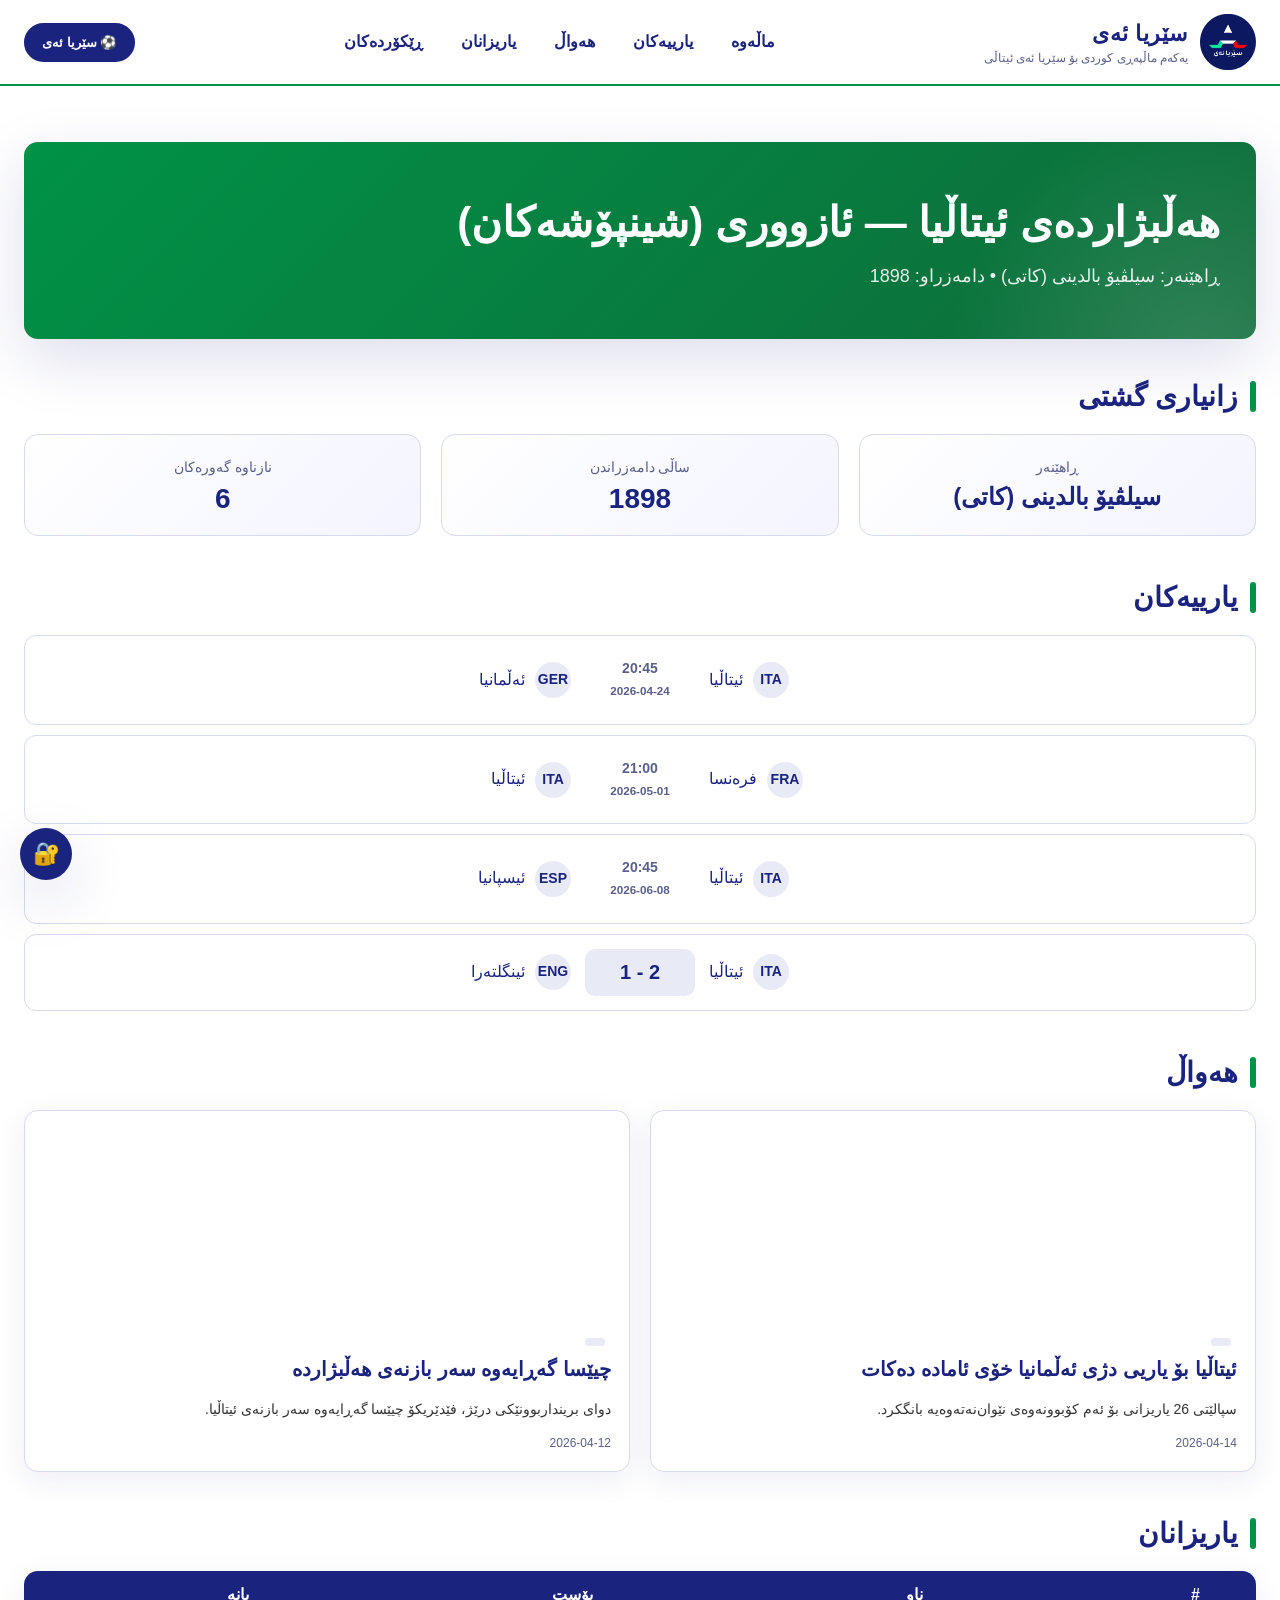
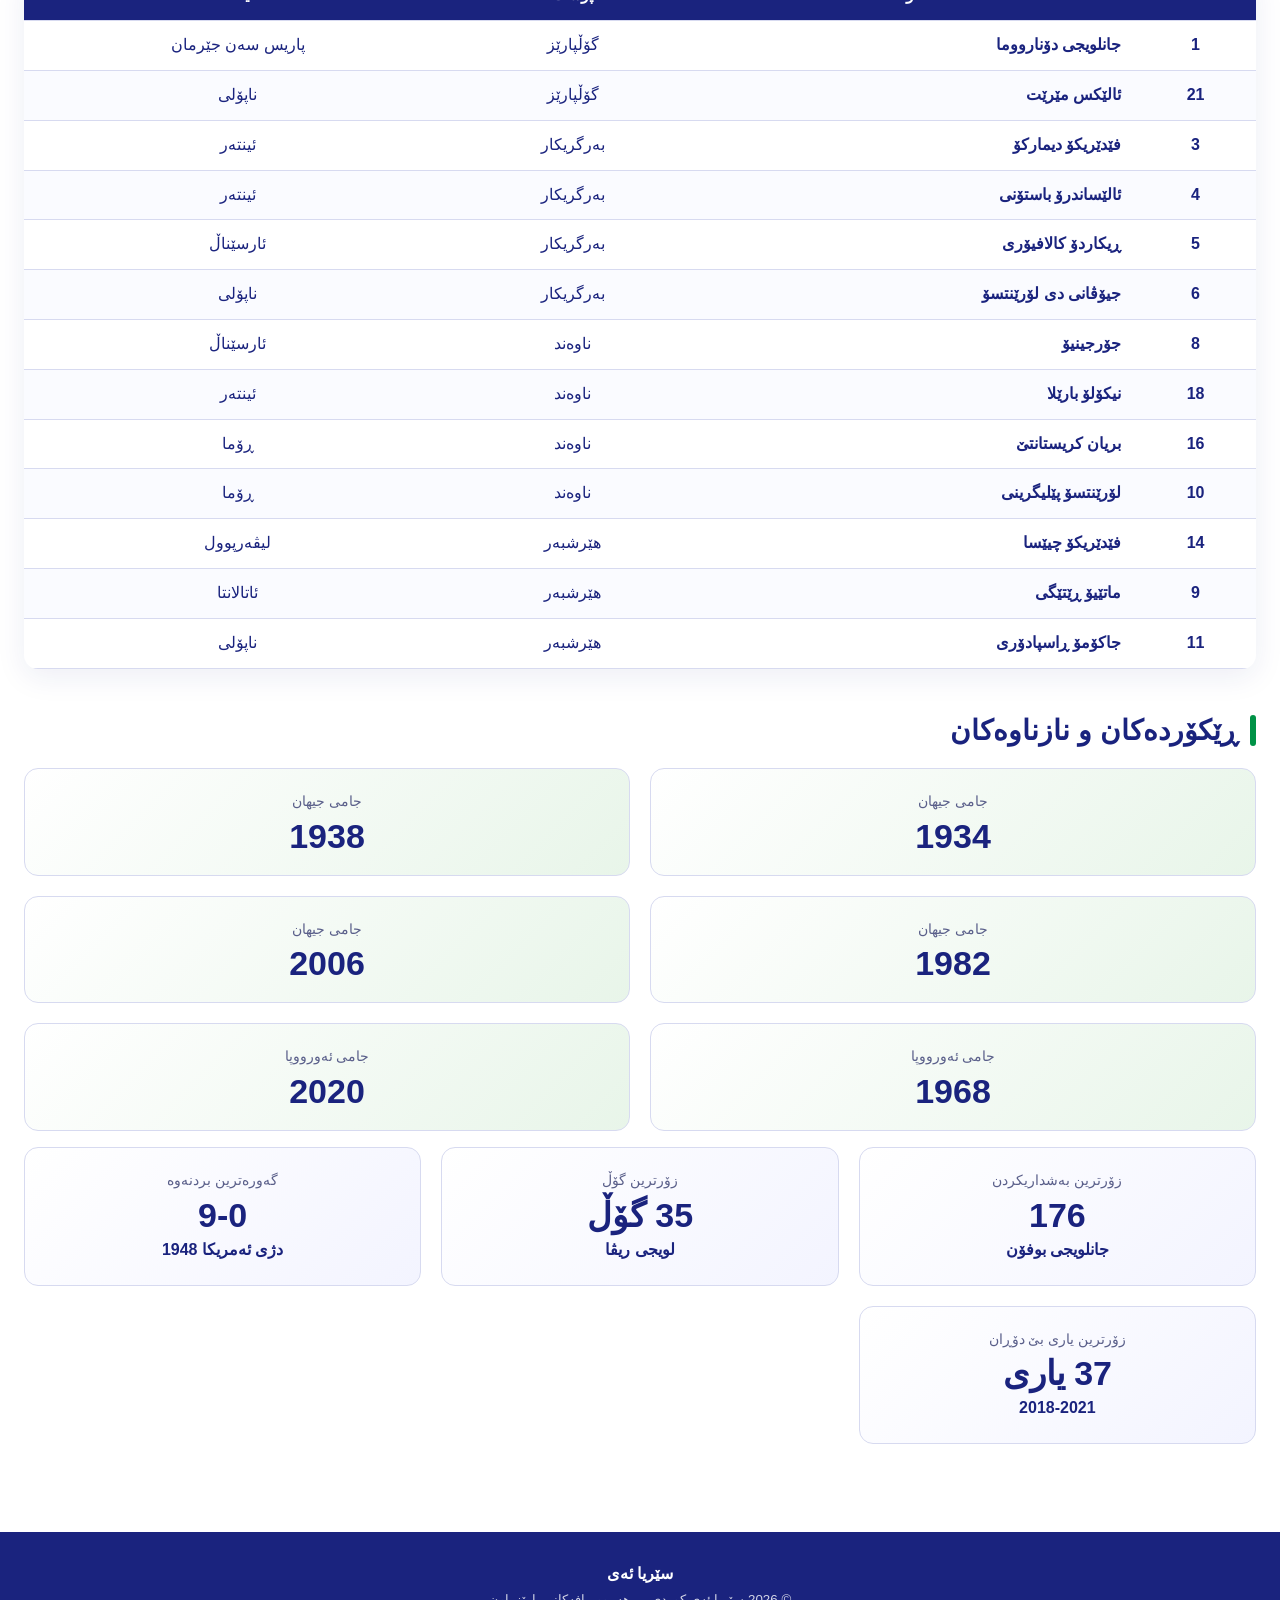
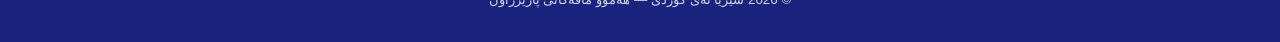
==== national.html @ e67c46a1 "Add files via upload" ====
<!doctype html>
<html lang="ckb" dir="rtl">

<head>
  <meta charset="utf-8">
  <meta name="viewport" content="width=device-width,initial-scale=1">
  <title>هەڵبژاردەی ئیتاڵیا — ئازووری</title>
  <link rel="icon" href="assets/img/seriaa.jpeg">
  <link rel="stylesheet" href="assets/style.css">
</head>

<body>
  <main class="container">
    <section class="hero" id="home">
      <h1 id="nt-name"></h1>
      <p id="nt-tag"></p>
    </section>

    <div class="section-title">
      <h2>زانیاری گشتی</h2>
    </div>
    <div class="grid cols-3" id="nt-info"></div>

    <div class="section-title" id="fixtures" style="margin-top:40px">
      <h2>یارییەکان</h2>
    </div>
    <div id="nt-fixtures" style="display:grid;gap:10px"></div>

    <div class="section-title" id="news" style="margin-top:40px">
      <h2>هەواڵ</h2>
    </div>
    <div class="grid cols-2" id="nt-news"></div>

    <div class="section-title" id="squad" style="margin-top:40px">
      <h2>یاریزانان</h2>
    </div>
    <div id="nt-squad"></div>

    <div class="section-title" id="records" style="margin-top:40px">
      <h2>ڕێکۆردەکان و نازناوەکان</h2>
    </div>
    <div class="grid cols-2" id="nt-trophies" style="margin-bottom:16px"></div>
    <div class="grid cols-3" id="nt-records"></div>
  </main>

  <script src="assets/firebase-config.js"></script>
  <script src="assets/data.js"></script>
  <script src="assets/script.js"></script>
  <script src="assets/admin.js"></script>
  <script>
    localStorage.setItem("sa_mode", "national");
    SAApp.init("home").then(() => {
    const admin = window.SA_isAdmin;
    const N = window.SA.national;
    document.getElementById("nt-name").textContent = N.name + " — " + N.nickname;
    document.getElementById("nt-tag").textContent = `ڕاهێنەر: ${N.coach} • دامەزراو: ${N.founded}`;

    document.getElementById("nt-info").innerHTML = `
  <div class="record"><div class="label">ڕاهێنەر</div><div class="value" style="font-size:24px">${N.coach}</div></div>
  <div class="record"><div class="label">ساڵی دامەزراندن</div><div class="value" style="font-size:28px">${N.founded}</div></div>
  <div class="record"><div class="label">نازناوە گەورەکان</div><div class="value" style="font-size:28px">${N.championships.length}</div></div>
`;

    document.getElementById("nt-fixtures").innerHTML = N.fixtures.map(m => {
      const hasScore = m.score && m.status === "finished";
      return `<div class="fixture" data-mid="${m.id}">
    <div class="team home"><span>${m.home}</span><span class="crest">${m.homeCode || (m.home || '').slice(0, 3)}</span></div>
    <div class="score ${hasScore ? '' : 'upcoming'}">${hasScore ? `${m.score[0]} - ${m.score[1]}` : `${m.time}<br><small>${m.date}</small>`}</div>
    <div class="team away"><span class="crest">${m.awayCode || (m.away || '').slice(0, 3)}</span><span>${m.away}</span></div>
    ${admin ? SAAdmin.itemButtons("ntFixture", { id: m.id }) : ""}
  </div>`;
    }).join("") + (admin ? `<div>${SAAdmin.addButton("ntFixture")}</div>` : "");
    // Wire national fixtures to modal
    document.querySelectorAll("#nt-fixtures .fixture").forEach(el => {
      el.addEventListener("click", () => {
        const m = N.fixtures.find(x => x.id === el.dataset.mid);
        if (m) SAApp.openFixtureModal({ ...m, home: m.home, away: m.away, comp: m.comp });
      });
    });

    document.getElementById("nt-news").innerHTML = N.news.map(n => SAApp.newsCard(n, { national: true })).join("")
      + (admin ? `<div style="margin-top:10px">${SAAdmin.addButton("ntNews")}</div>` : "");
    SAApp.wireNews();

    document.getElementById("nt-squad").innerHTML = `
  <div class="table-wrap"><table class="table">
    <thead><tr><th>#</th><th>ناو</th><th>پۆست</th><th>یانە</th>${admin ? "<th></th>" : ""}</tr></thead>
    <tbody>${N.squad.map((p, i) => `<tr><td class="pos">${p.no}</td><td class="team-cell">${p.name}</td><td>${p.pos}</td><td>${p.club}</td>${admin ? `<td>${SAAdmin.itemButtons("ntSquad", { index: i })}</td>` : ""}</tr>`).join("")}</tbody>
  </table></div>${admin ? `<div style="margin-top:10px">${SAAdmin.addButton("ntSquad")}</div>` : ""}`;

    document.getElementById("nt-trophies").innerHTML = N.championships.map((t, i) => `
  <div class="record" style="background:linear-gradient(135deg,#fff,#e8f5e9)">
    <div class="label">${t.title}</div><div class="value">${t.year}</div>
    ${admin ? `<div style="margin-top:8px">${SAAdmin.itemButtons("ntTrophy", { index: i })}</div>` : ""}
  </div>`).join("")
      + (admin ? `<div class="record" style="display:grid;place-items:center">${SAAdmin.addButton("ntTrophy")}</div>` : "");

    document.getElementById("nt-records").innerHTML = N.records.map((r, i) => `
  <div class="record"><div class="label">${r.label}</div><div class="value">${r.value}</div><div class="name">${r.name}</div>
  ${admin ? `<div style="margin-top:10px">${SAAdmin.itemButtons("ntRecord", { index: i })}</div>` : ""}</div>`).join("")
      + (admin ? `<div class="record" style="display:grid;place-items:center">${SAAdmin.addButton("ntRecord")}</div>` : "");
    });
  </script>
</body>

</html>
---- assets/style.css ----
/* ============ Seria Ay - Kurdish Serie A site ============ */
@font-face {
  font-family: 'IRBL';
  src: url('fonts/ir_bl.ttf') format('truetype');
  font-weight: 100 900;
  font-display: swap;
}

/* Kept available for the logo/headline if needed via class */
@font-face {
  font-family: 'Aria';
  src: url('fonts/Aria-ExtraBold.otf') format('opentype');
  font-weight: 100 900;
  font-display: swap;
}

:root{
  --ink:#1a237e;
  --ink-2:#2a348f;
  --ink-soft:#e8eaf6;
  --bg:#ffffff;
  --muted:#5a5f8a;
  --line:#d7daf0;
  --accent:#1a237e;
  --radius:14px;
  --shadow:0 8px 30px rgba(26,35,126,.08);
  --shadow-lg:0 20px 60px rgba(26,35,126,.15);
}

*{box-sizing:border-box}
html,body{margin:0;padding:0}
html{scroll-behavior:smooth}
body{
  font-family:'IRBL','Aria','Noto Naskh Arabic','Noto Kufi Arabic','Segoe UI',Tahoma,sans-serif;
  background:var(--bg);
  color:var(--ink);
  direction:rtl;
  text-align:right;
  min-height:100vh;
  line-height:1.55;
}
a{color:var(--ink);text-decoration:none}
img{max-width:100%;display:block}
button{font-family:inherit}

/* ---------- Header / Nav ---------- */
.topbar{
  position:sticky;top:0;z-index:50;
  background:rgba(255,255,255,.92);
  backdrop-filter:saturate(1.2) blur(10px);
  border-bottom:2px solid var(--ink);
}
.nav{
  max-width:1280px;margin:0 auto;
  display:flex;align-items:center;justify-content:space-between;
  gap:16px;padding:14px 24px;
}
.brand{display:flex;align-items:center;gap:12px}
.brand img{height:56px;width:56px;border-radius:12px;background:#000}
.brand .title{font-size:22px;font-weight:800;letter-spacing:.5px}
.brand .sub{font-size:12px;color:var(--muted);margin-top:-2px}

.menu{display:flex;gap:6px;flex-wrap:wrap}
.menu a{
  padding:10px 14px;border-radius:10px;font-weight:700;
  transition:all .2s;
  border:2px solid transparent;
}
.menu a:hover{background:var(--ink-soft)}
.menu a.active{background:var(--ink);color:#fff}
.nat-toggle{
  padding:10px 16px;border-radius:999px;border:2px solid var(--ink);
  background:#fff;color:var(--ink);font-weight:800;cursor:pointer;
  transition:all .2s;
}
.nat-toggle:hover{background:var(--ink);color:#fff}
body.national-mode .nat-toggle{background:var(--ink);color:#fff}
body.national-mode .menu a.active{background:#009246;border-color:#009246}

/* ---------- Layout ---------- */
.container{max-width:1280px;margin:0 auto;padding:28px 24px}
.hero{
  background:linear-gradient(135deg,var(--ink) 0%,#3949ab 100%);
  color:#fff;border-radius:var(--radius);
  padding:48px 36px;margin:28px 0;
  box-shadow:var(--shadow-lg);
  position:relative;overflow:hidden;
}
.hero::before{
  content:"";position:absolute;inset:-40% -20% auto auto;width:600px;height:600px;
  background:radial-gradient(circle,rgba(255,255,255,.15),transparent 60%);
}
.hero h1{font-size:42px;margin:0 0 8px;font-weight:900}
.hero p{margin:0;opacity:.9;font-size:18px}

.grid{display:grid;gap:20px}
.grid.cols-2{grid-template-columns:repeat(2,1fr)}
.grid.cols-3{grid-template-columns:repeat(3,1fr)}
.grid.cols-4{grid-template-columns:repeat(4,1fr)}
@media (max-width:900px){
  .grid.cols-2,.grid.cols-3,.grid.cols-4{grid-template-columns:1fr}
}

.section-title{
  display:flex;align-items:center;justify-content:space-between;
  margin:36px 0 16px;
}
.section-title h2{font-size:28px;font-weight:900;margin:0;position:relative;padding-right:18px}
.section-title h2::before{
  content:"";position:absolute;right:0;top:6px;bottom:6px;width:6px;border-radius:4px;background:var(--ink);
}
.btn{
  display:inline-block;padding:10px 18px;border-radius:10px;
  background:var(--ink);color:#fff;font-weight:800;border:none;cursor:pointer;
  transition:transform .15s, box-shadow .15s;
}
.btn:hover{transform:translateY(-2px);box-shadow:var(--shadow)}
.btn.ghost{background:#fff;color:var(--ink);border:2px solid var(--ink)}

/* ---------- Cards ---------- */
.card{
  background:#fff;border:1px solid var(--line);border-radius:var(--radius);
  padding:18px;box-shadow:var(--shadow);transition:transform .2s, box-shadow .2s;
}
.card:hover{transform:translateY(-3px);box-shadow:var(--shadow-lg)}
.card h3{margin:0 0 6px;font-size:18px}
.card .meta{color:var(--muted);font-size:13px}

/* News cards */
.news-card{overflow:hidden;padding:0;cursor:pointer}
.news-card .img{
  height:200px;background:linear-gradient(135deg,#1a237e,#3949ab);
  background-size:cover;background-position:center;
}
.news-card .body{padding:18px}
.news-card h3{font-size:20px;margin:0 0 8px}
.news-card .excerpt{color:#333;font-size:14px}
.news-card .date{color:var(--muted);font-size:12px;margin-top:10px}

/* Fixture */
.fixture{
  display:grid;grid-template-columns:1fr auto 1fr;align-items:center;gap:14px;
  padding:14px 18px;background:#fff;border:1px solid var(--line);border-radius:12px;
  cursor:pointer;transition:all .2s;
}
.fixture:hover{border-color:var(--ink);box-shadow:var(--shadow)}
.fixture .team{display:flex;align-items:center;gap:10px}
.fixture .team.home{justify-content:flex-start;flex-direction:row-reverse}
.fixture .team.away{justify-content:flex-start}
.fixture .crest{
  width:36px;height:36px;border-radius:50%;background:var(--ink-soft);
  display:grid;place-items:center;font-weight:900;color:var(--ink);font-size:14px;
}
.fixture .score{
  min-width:110px;text-align:center;font-weight:900;font-size:20px;
  background:var(--ink-soft);padding:8px 12px;border-radius:10px;
}
.fixture .score.upcoming{background:transparent;color:var(--muted);font-size:14px;font-weight:700}

/* Week group */
.week{margin-bottom:28px}
.week-header{
  background:var(--ink);color:#fff;padding:12px 18px;border-radius:12px 12px 0 0;
  font-weight:800;display:flex;justify-content:space-between;align-items:center;
}
.week-body{border:1px solid var(--line);border-top:none;border-radius:0 0 12px 12px;padding:14px;display:grid;gap:10px;background:#fafbff}

/* Table */
.table{width:100%;border-collapse:collapse;background:#fff;border-radius:var(--radius);overflow:hidden;box-shadow:var(--shadow)}
.table th,.table td{padding:12px 14px;text-align:center;border-bottom:1px solid var(--line)}
.table th{background:var(--ink);color:#fff;font-weight:800}
.table tr:nth-child(even) td{background:#fafbff}
.table tr:hover td{background:var(--ink-soft)}
.table .team-cell{text-align:right;font-weight:700}
.table td.pos{font-weight:900;color:var(--ink)}

/* Records grid */
.record{
  background:linear-gradient(135deg,#fff,#f3f4ff);
  border:1px solid var(--line);border-radius:var(--radius);padding:22px;text-align:center;
  transition:transform .2s;
}
.record:hover{transform:translateY(-4px)}
.record .label{color:var(--muted);font-size:14px;margin-bottom:6px}
.record .value{font-size:34px;font-weight:900;color:var(--ink);line-height:1}
.record .name{font-weight:700;margin-top:6px}

/* Scorer list */
.scorer{display:flex;align-items:center;gap:14px;padding:12px 14px;background:#fff;border:1px solid var(--line);border-radius:12px;margin-bottom:10px}
.scorer .rank{
  width:36px;height:36px;border-radius:50%;display:grid;place-items:center;
  background:var(--ink);color:#fff;font-weight:900;
}
.scorer .rank.one{background:#f5b301;color:#000}
.scorer .rank.two{background:#c0c0c0;color:#000}
.scorer .rank.three{background:#cd7f32}
.scorer .info{flex:1}
.scorer .goals{font-weight:900;color:var(--ink);font-size:20px}

/* Modal */
.modal-back{
  position:fixed;inset:0;background:rgba(10,14,50,.5);
  display:none;align-items:center;justify-content:center;z-index:100;padding:20px;
}
.modal-back.show{display:flex}
.modal{
  background:#fff;border-radius:var(--radius);max-width:720px;width:100%;
  max-height:86vh;overflow:auto;box-shadow:var(--shadow-lg);
  animation:pop .2s ease;
}
@keyframes pop{from{transform:scale(.96);opacity:0}to{transform:scale(1);opacity:1}}
.modal-head{padding:22px;background:var(--ink);color:#fff;display:flex;justify-content:space-between;align-items:center;border-radius:14px 14px 0 0}
.modal-head h3{margin:0}
.modal-close{background:transparent;border:none;color:#fff;font-size:26px;cursor:pointer}
.modal-body{padding:22px}
.lineup{display:grid;grid-template-columns:1fr 1fr;gap:20px;margin-top:14px}
.lineup h4{margin:0 0 8px;color:var(--ink)}
.lineup ul{margin:0;padding:0;list-style:none}
.lineup li{padding:6px 10px;background:var(--ink-soft);border-radius:6px;margin-bottom:4px;font-size:14px}

/* Season switcher */
.season-switch{display:flex;gap:8px;flex-wrap:wrap;margin-bottom:20px}
.season-switch button{
  padding:10px 18px;border-radius:10px;border:2px solid var(--line);background:#fff;color:var(--ink);
  font-weight:800;cursor:pointer;transition:all .2s;
}
.season-switch button.active{background:var(--ink);color:#fff;border-color:var(--ink)}

/* Chips */
.chip{display:inline-block;padding:4px 10px;border-radius:999px;background:var(--ink-soft);color:var(--ink);font-size:12px;font-weight:700;margin-inline-start:6px}

/* National mode overrides: use Italian tricolor accent */
body.national-mode{background:#fff}
body.national-mode .topbar{border-bottom-color:#009246}
body.national-mode .menu a.active{background:linear-gradient(90deg,#009246 0 33%,#fff 33% 66%,#ce2b37 66% 100%);color:#000;text-shadow:0 0 2px #fff}
body.national-mode .hero{background:linear-gradient(135deg,#009246 0%,#0e6b3a 100%)}
body.national-mode .section-title h2::before{background:#009246}
body.national-mode .btn{background:#009246}

/* Admin */
#admin-panel{
  position:fixed;bottom:20px;left:20px;z-index:80;background:#fff;border:2px solid var(--ink);
  border-radius:12px;padding:12px;box-shadow:var(--shadow-lg);max-width:340px;font-size:13px;display:none;
}
#admin-panel.open{display:block}
#admin-panel textarea{width:100%;height:120px;font-family:monospace;font-size:12px;direction:ltr;text-align:left}
.admin-fab{
  position:fixed;bottom:20px;left:20px;z-index:79;width:52px;height:52px;border-radius:50%;
  background:var(--ink);color:#fff;border:none;font-size:22px;cursor:pointer;box-shadow:var(--shadow-lg);
}

/* Footer */
footer{margin-top:60px;padding:30px 24px;background:var(--ink);color:#fff;text-align:center}
footer small{opacity:.8}

/* ---------- Mobile navigation ---------- */
.nav-burger{
  display:none;background:transparent;border:2px solid var(--ink);color:var(--ink);
  font-size:22px;width:44px;height:44px;border-radius:10px;cursor:pointer;font-weight:900;
}
.nat-toggle-mobile{display:none}

/* ============ MOBILE RESPONSIVE ============ */
@media (max-width:820px){
  .nav{padding:10px 14px;gap:10px;flex-wrap:wrap}
  .brand img{height:42px;width:42px;border-radius:10px}
  .brand .title{font-size:16px}
  .brand .sub{font-size:10px}

  .nav-burger{display:inline-flex;align-items:center;justify-content:center}
  .nat-toggle-desktop{display:none}
  .nat-toggle-mobile{display:inline-block;width:100%;margin-top:8px}

  .menu{
    display:none;flex-basis:100%;flex-direction:column;gap:4px;
    padding:10px 0 4px;border-top:1px solid var(--line);margin-top:8px;
  }
  .menu.open{display:flex}
  .menu a{padding:12px 14px;border-radius:8px;text-align:right}

  .container{padding:16px 14px}
  .hero{padding:28px 20px;margin:16px 0;border-radius:14px}
  .hero h1{font-size:26px}
  .hero p{font-size:14px}

  .section-title{margin:24px 0 12px}
  .section-title h2{font-size:20px;padding-right:14px}

  .grid{gap:14px}

  /* Fixture: keep horizontal but tighten */
  .fixture{
    grid-template-columns:1fr auto 1fr;gap:8px;padding:12px 10px;font-size:13px;
  }
  .fixture .team{gap:6px;font-size:13px}
  .fixture .team span:not(.crest){
    overflow:hidden;text-overflow:ellipsis;white-space:nowrap;max-width:90px;
  }
  .fixture .crest{width:30px;height:30px;font-size:11px}
  .fixture .score{min-width:72px;font-size:16px;padding:6px 8px}
  .fixture .score.upcoming{font-size:12px}
  .fixture .score.upcoming small{font-size:10px}

  .week-header{padding:10px 14px;font-size:14px}
  .week-body{padding:10px;gap:8px}

  /* Table: scroll horizontally */
  .table-wrap{overflow-x:auto;-webkit-overflow-scrolling:touch}
  .table{font-size:12px;min-width:520px}
  .table th,.table td{padding:8px 6px}

  /* Cards */
  .card{padding:14px;border-radius:12px}
  .card h3{font-size:16px}

  .news-card .img{height:160px}
  .news-card .body{padding:14px}
  .news-card h3{font-size:17px}
  .news-card .excerpt{font-size:13px}

  /* Records */
  .record{padding:16px 12px}
  .record .value{font-size:26px}
  .record .label{font-size:12px}

  /* Scorer row */
  .scorer{padding:10px 12px;gap:10px}
  .scorer .rank{width:30px;height:30px;font-size:13px}
  .scorer .goals{font-size:16px}

  /* Modal */
  .modal-back{padding:10px;align-items:flex-start;padding-top:30px}
  .modal{max-height:92vh;border-radius:12px}
  .modal-head{padding:16px;border-radius:12px 12px 0 0}
  .modal-head h3{font-size:17px}
  .modal-body{padding:16px}
  .lineup{grid-template-columns:1fr;gap:14px}

  /* Buttons & forms */
  .btn{padding:10px 14px;font-size:14px}
  .season-switch{gap:6px}
  .season-switch button{padding:8px 12px;font-size:13px}

  /* Admin fab & panel */
  .admin-fab{width:46px;height:46px;font-size:18px;bottom:14px;left:14px}
  #admin-panel{bottom:14px;left:14px;right:14px;max-width:none}

  /* News detail page */
  #news-article #n-img{height:220px !important}
  #news-article h1{font-size:22px}
  #news-article p{font-size:15px !important}
}

/* ============ VERY SMALL PHONES ============ */
@media (max-width:420px){
  .brand .sub{display:none}
  .brand .title{font-size:14px}
  .hero h1{font-size:22px}
  .hero{padding:22px 16px}
  .fixture{padding:10px 8px}
  .fixture .team span:not(.crest){max-width:70px;font-size:12px}
  .fixture .crest{width:26px;height:26px;font-size:10px}
  .fixture .score{min-width:60px;font-size:14px}
  .news-card .img{height:140px}
  .section-title h2{font-size:18px}
}
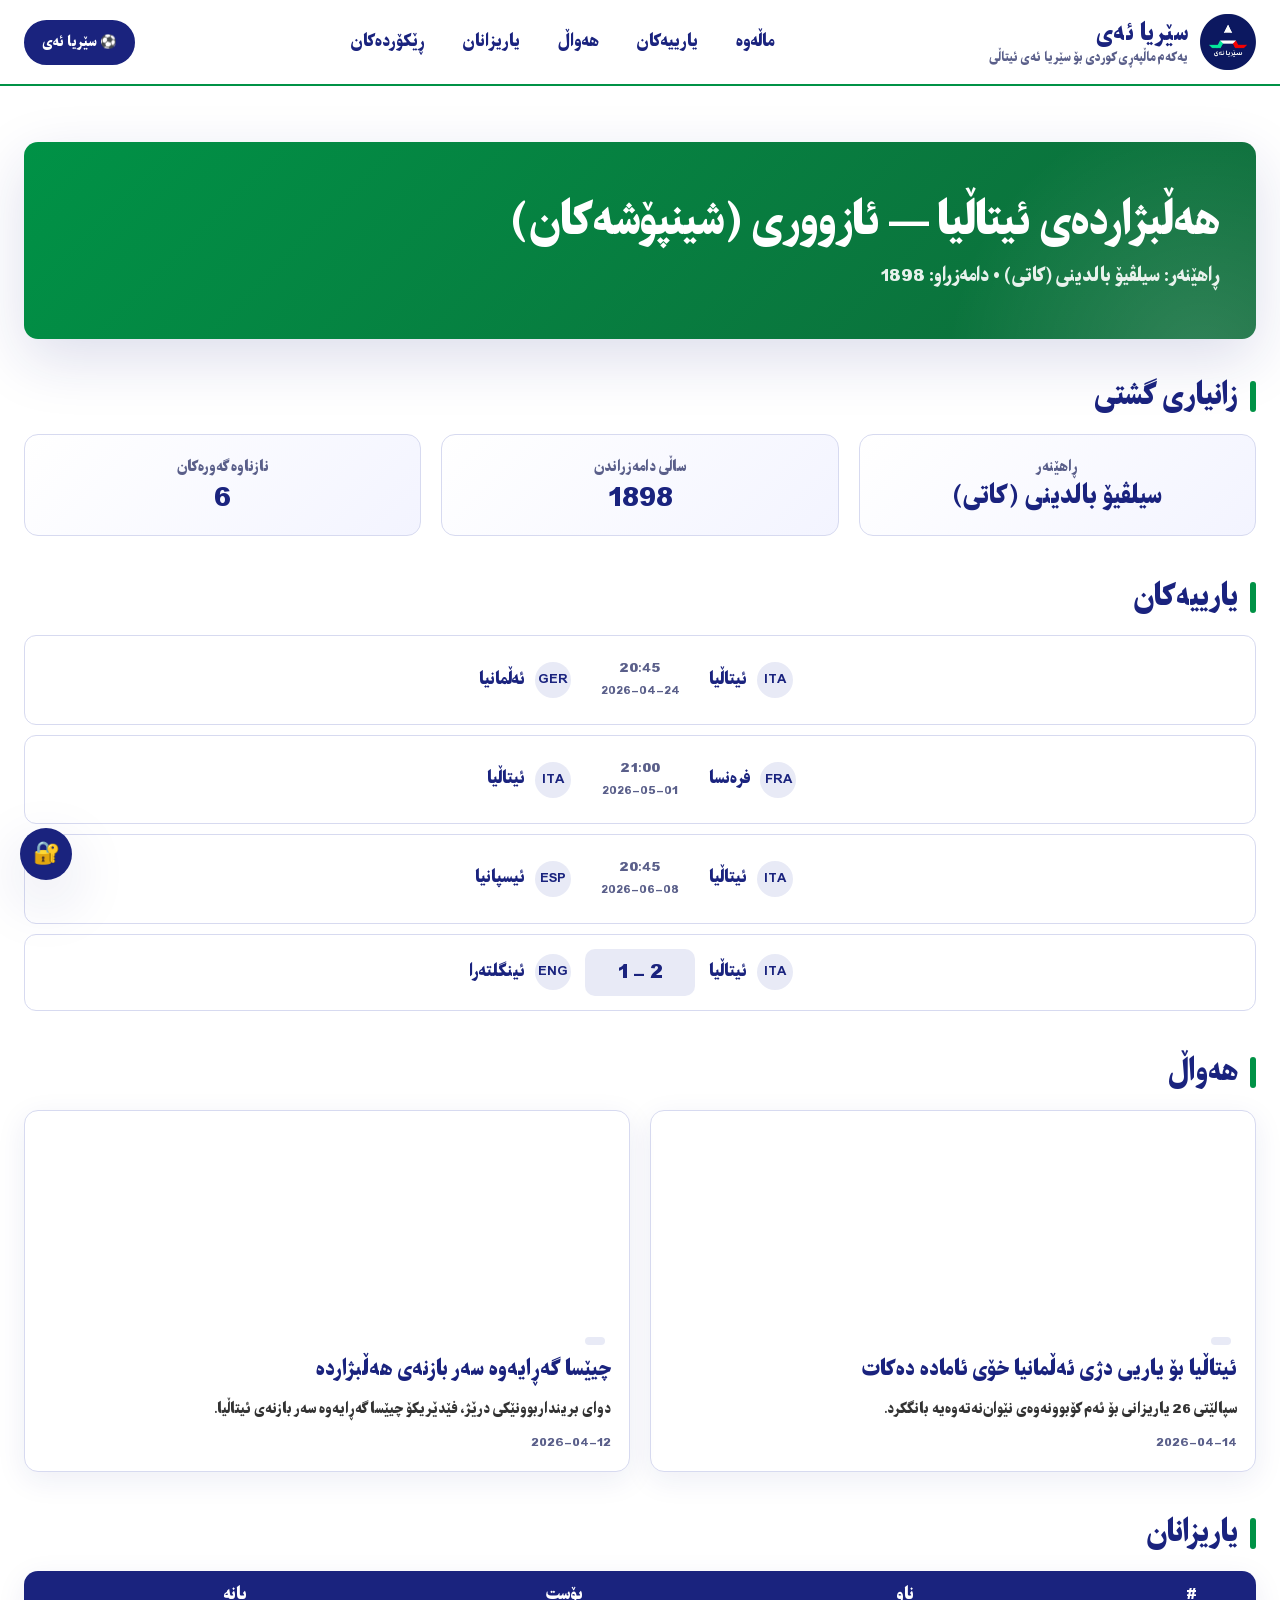
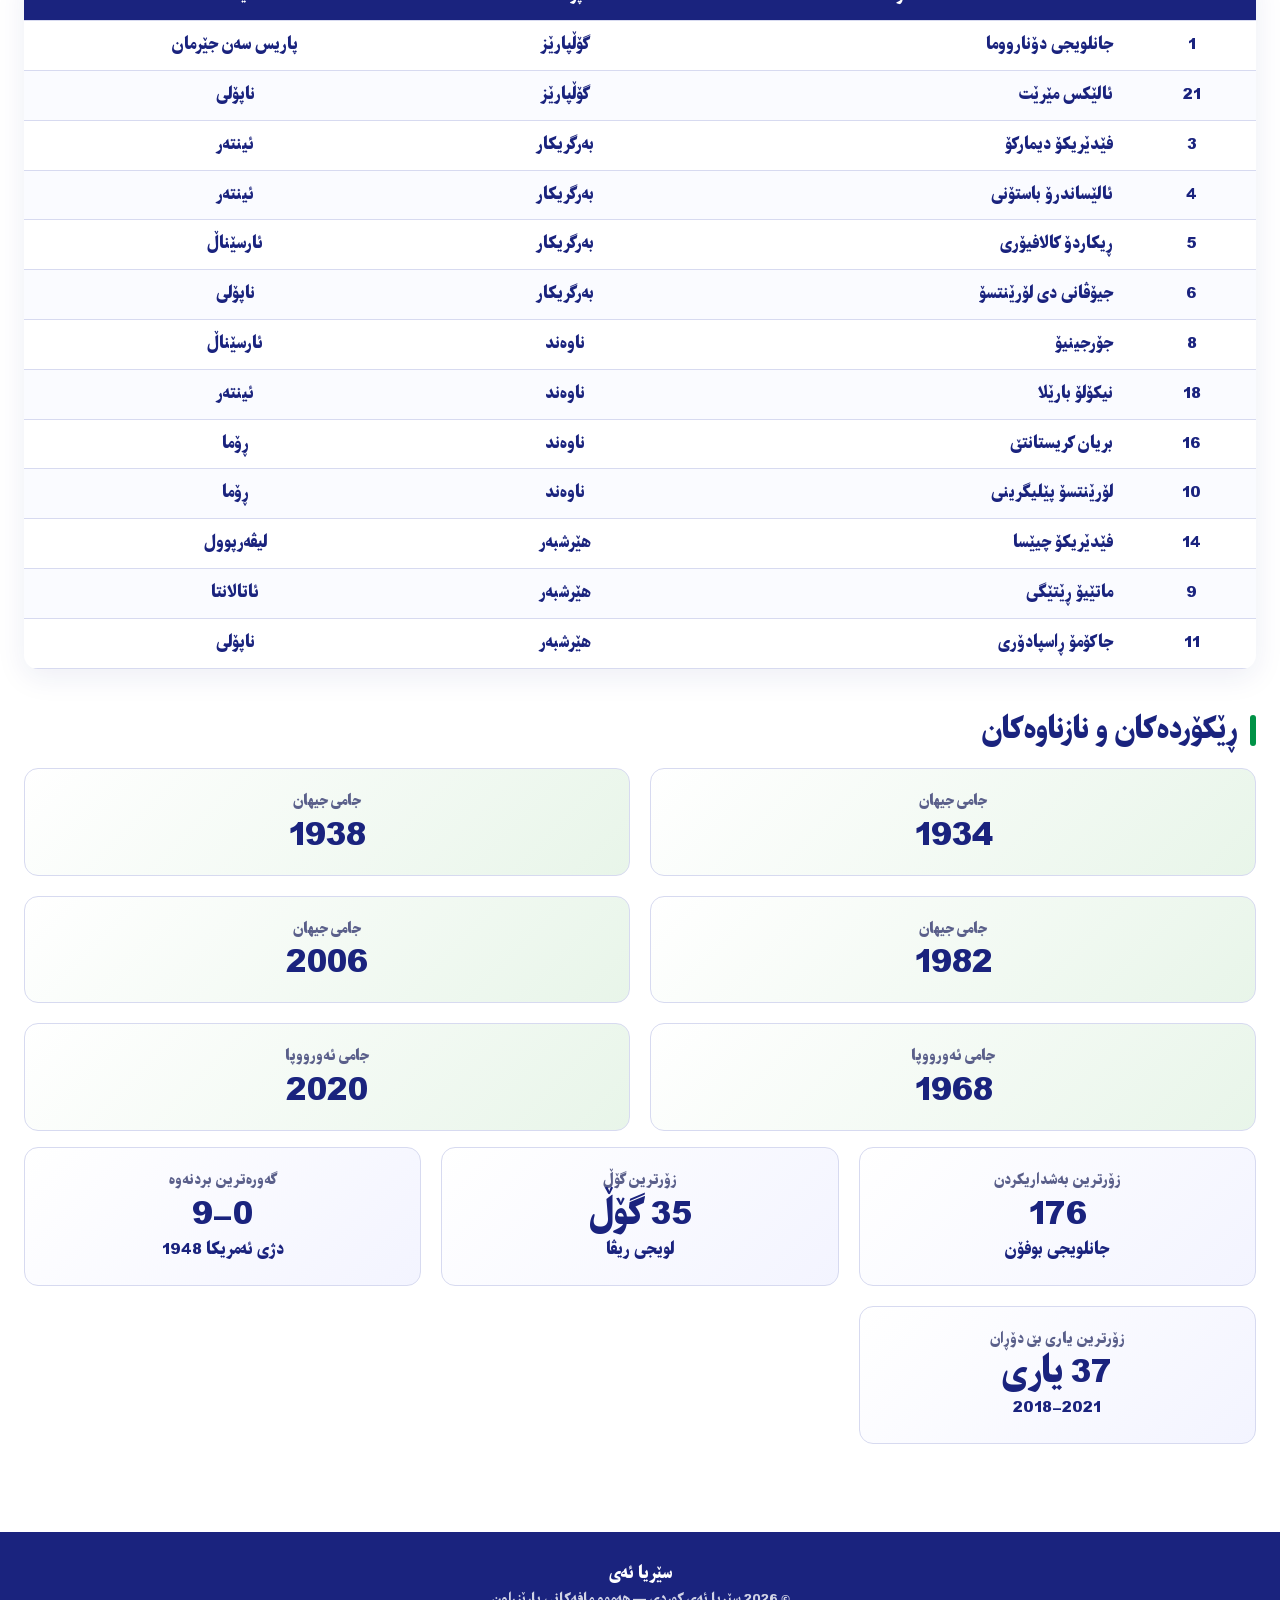
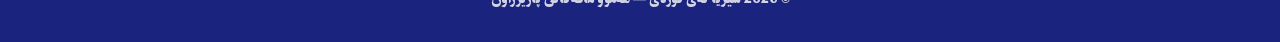
==== commit 6673d9d2: "Update national.html" ====
--- a/national.html
+++ b/national.html
@@ -55,13 +55,19 @@
     document.getElementById("nt-name").textContent = N.name + " — " + N.nickname;
     document.getElementById("nt-tag").textContent = `ڕاهێنەر: ${N.coach} • دامەزراو: ${N.founded}`;
 
+    const championships = N.championships || [];
+    const squad = N.squad || [];
+    const ntNews = N.news || [];
+    const ntFixtures = N.fixtures || [];
+    const ntRecords = N.records || [];
+
     document.getElementById("nt-info").innerHTML = `
-  <div class="record"><div class="label">ڕاهێنەر</div><div class="value" style="font-size:24px">${N.coach}</div></div>
-  <div class="record"><div class="label">ساڵی دامەزراندن</div><div class="value" style="font-size:28px">${N.founded}</div></div>
-  <div class="record"><div class="label">نازناوە گەورەکان</div><div class="value" style="font-size:28px">${N.championships.length}</div></div>
+  <div class="record"><div class="label">ڕاهێنەر</div><div class="value" style="font-size:24px">${N.coach || ''}</div></div>
+  <div class="record"><div class="label">ساڵی دامەزراندن</div><div class="value" style="font-size:28px">${N.founded || ''}</div></div>
+  <div class="record"><div class="label">نازناوە گەورەکان</div><div class="value" style="font-size:28px">${championships.length}</div></div>
 `;
 
-    document.getElementById("nt-fixtures").innerHTML = N.fixtures.map(m => {
+    document.getElementById("nt-fixtures").innerHTML = ntFixtures.map(m => {
       const hasScore = m.score && m.status === "finished";
       return `<div class="fixture" data-mid="${m.id}">
     <div class="team home"><span>${m.home}</span><span class="crest">${m.homeCode || (m.home || '').slice(0, 3)}</span></div>
@@ -73,29 +79,29 @@
     // Wire national fixtures to modal
     document.querySelectorAll("#nt-fixtures .fixture").forEach(el => {
       el.addEventListener("click", () => {
-        const m = N.fixtures.find(x => x.id === el.dataset.mid);
+        const m = ntFixtures.find(x => x.id === el.dataset.mid);
         if (m) SAApp.openFixtureModal({ ...m, home: m.home, away: m.away, comp: m.comp });
       });
     });
 
-    document.getElementById("nt-news").innerHTML = N.news.map(n => SAApp.newsCard(n, { national: true })).join("")
+    document.getElementById("nt-news").innerHTML = ntNews.map(n => SAApp.newsCard(n, { national: true })).join("")
       + (admin ? `<div style="margin-top:10px">${SAAdmin.addButton("ntNews")}</div>` : "");
     SAApp.wireNews();
 
     document.getElementById("nt-squad").innerHTML = `
   <div class="table-wrap"><table class="table">
     <thead><tr><th>#</th><th>ناو</th><th>پۆست</th><th>یانە</th>${admin ? "<th></th>" : ""}</tr></thead>
-    <tbody>${N.squad.map((p, i) => `<tr><td class="pos">${p.no}</td><td class="team-cell">${p.name}</td><td>${p.pos}</td><td>${p.club}</td>${admin ? `<td>${SAAdmin.itemButtons("ntSquad", { index: i })}</td>` : ""}</tr>`).join("")}</tbody>
+    <tbody>${squad.map((p, i) => `<tr><td class="pos">${p.no}</td><td class="team-cell">${p.name}</td><td>${p.pos}</td><td>${p.club}</td>${admin ? `<td>${SAAdmin.itemButtons("ntSquad", { index: i })}</td>` : ""}</tr>`).join("")}</tbody>
   </table></div>${admin ? `<div style="margin-top:10px">${SAAdmin.addButton("ntSquad")}</div>` : ""}`;
 
-    document.getElementById("nt-trophies").innerHTML = N.championships.map((t, i) => `
+    document.getElementById("nt-trophies").innerHTML = championships.map((t, i) => `
   <div class="record" style="background:linear-gradient(135deg,#fff,#e8f5e9)">
     <div class="label">${t.title}</div><div class="value">${t.year}</div>
     ${admin ? `<div style="margin-top:8px">${SAAdmin.itemButtons("ntTrophy", { index: i })}</div>` : ""}
   </div>`).join("")
       + (admin ? `<div class="record" style="display:grid;place-items:center">${SAAdmin.addButton("ntTrophy")}</div>` : "");
 
-    document.getElementById("nt-records").innerHTML = N.records.map((r, i) => `
+    document.getElementById("nt-records").innerHTML = ntRecords.map((r, i) => `
   <div class="record"><div class="label">${r.label}</div><div class="value">${r.value}</div><div class="name">${r.name}</div>
   ${admin ? `<div style="margin-top:10px">${SAAdmin.itemButtons("ntRecord", { index: i })}</div>` : ""}</div>`).join("")
       + (admin ? `<div class="record" style="display:grid;place-items:center">${SAAdmin.addButton("ntRecord")}</div>` : "");
@@ -103,4 +109,4 @@
   </script>
 </body>
 
-</html>+</html>
